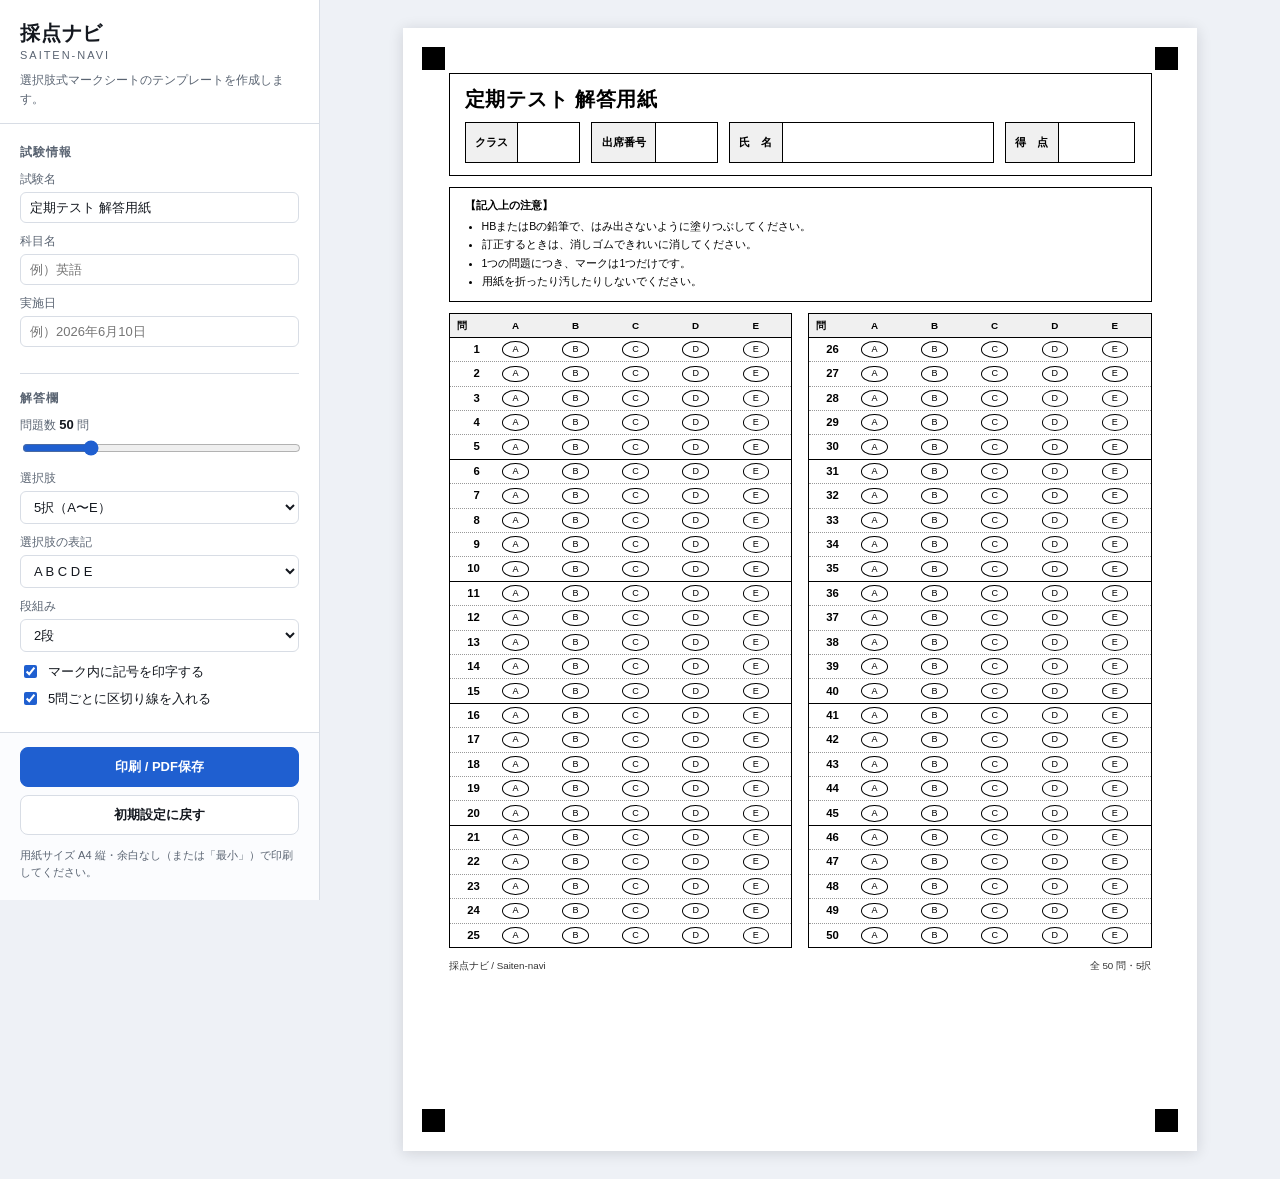
==== index.html @ 15a758e6 "採点ナビ: 選択肢式マークシートのテンプレートを追加 A4縦1枚に収まる選択肢式(A〜E)のマークシート解答用紙を、ブラウザ上で 設定して印刷・PDF保存できる静的サイトを追加した。ビルド不要でNet" ====
<!DOCTYPE html>
<html lang="ja">
<head>
<meta charset="UTF-8">
<meta name="viewport" content="width=device-width, initial-scale=1">
<title>採点ナビ | マークシート テンプレート</title>
<meta name="description" content="採点ナビ - 選択肢（A〜E）式マークシートの印刷テンプレートを作成します。">
<link rel="stylesheet" href="assets/styles.css">
</head>
<body>

<!-- ===== 操作パネル（印刷されない） ===== -->
<aside class="panel no-print">
  <header class="panel__head">
    <h1 class="brand">採点ナビ<span class="brand__sub">Saiten-navi</span></h1>
    <p class="panel__lead">選択肢式マークシートのテンプレートを作成します。</p>
  </header>

  <div class="panel__body">
    <section class="field-group">
      <h2 class="field-group__title">試験情報</h2>

      <label class="field">
        <span class="field__label">試験名</span>
        <input type="text" id="examTitle" value="定期テスト 解答用紙" maxlength="40">
      </label>

      <label class="field">
        <span class="field__label">科目名</span>
        <input type="text" id="examSubject" value="" placeholder="例）英語" maxlength="20">
      </label>

      <label class="field">
        <span class="field__label">実施日</span>
        <input type="text" id="examDate" value="" placeholder="例）2026年6月10日" maxlength="24">
      </label>
    </section>

    <section class="field-group">
      <h2 class="field-group__title">解答欄</h2>

      <label class="field">
        <span class="field__label">問題数 <b id="qCountOut">50</b> 問</span>
        <input type="range" id="qCount" min="5" max="200" step="5" value="50">
      </label>

      <label class="field">
        <span class="field__label">選択肢</span>
        <select id="choiceCount">
          <option value="2">2択（A・B）</option>
          <option value="3">3択（A〜C）</option>
          <option value="4">4択（A〜D）</option>
          <option value="5" selected>5択（A〜E）</option>
        </select>
      </label>

      <label class="field">
        <span class="field__label">選択肢の表記</span>
        <select id="labelStyle">
          <option value="alpha" selected>A B C D E</option>
          <option value="alphaLower">a b c d e</option>
          <option value="number">1 2 3 4 5</option>
          <option value="maru">① ② ③ ④ ⑤</option>
        </select>
      </label>

      <label class="field">
        <span class="field__label">段組み</span>
        <select id="columnCount">
          <option value="1">1段</option>
          <option value="2" selected>2段</option>
          <option value="3">3段</option>
          <option value="4">4段</option>
        </select>
      </label>

      <label class="field field--check">
        <input type="checkbox" id="showLetters" checked>
        <span>マーク内に記号を印字する</span>
      </label>

      <label class="field field--check">
        <input type="checkbox" id="stripe" checked>
        <span>5問ごとに区切り線を入れる</span>
      </label>
    </section>

    <section class="field-group">
      <h2 class="field-group__title">氏名欄・その他</h2>

      <label class="field field--check">
        <input type="checkbox" id="fClass" checked>
        <span>クラス欄</span>
      </label>
      <label class="field field--check">
        <input type="checkbox" id="fNumber" checked>
        <span>出席番号欄</span>
      </label>
      <label class="field field--check">
        <input type="checkbox" id="fName" checked>
        <span>氏名欄</span>
      </label>
      <label class="field field--check">
        <input type="checkbox" id="fScore" checked>
        <span>得点欄</span>
      </label>
      <label class="field field--check">
        <input type="checkbox" id="fMarkers" checked>
        <span>読み取り用の位置合わせマーク</span>
      </label>
      <label class="field field--check">
        <input type="checkbox" id="fKey">
        <span>正答表（採点者用）を末尾に付ける</span>
      </label>
    </section>

    <section class="field-group">
      <h2 class="field-group__title">注意書き</h2>
      <label class="field">
        <span class="field__label">記入上の注意（1行1項目）</span>
        <textarea id="notes" rows="4">HBまたはBの鉛筆で、はみ出さないように塗りつぶしてください。
訂正するときは、消しゴムできれいに消してください。
1つの問題につき、マークは1つだけです。
用紙を折ったり汚したりしないでください。</textarea>
      </label>
    </section>
  </div>

  <footer class="panel__foot">
    <button type="button" id="printBtn" class="btn btn--primary">印刷 / PDF保存</button>
    <button type="button" id="resetBtn" class="btn">初期設定に戻す</button>
    <p class="panel__hint">用紙サイズ A4 縦・余白なし（または「最小」）で印刷してください。</p>
  </footer>
</aside>

<!-- ===== プレビュー兼 印刷対象 ===== -->
<main class="preview" id="preview"></main>

<script src="assets/app.js"></script>
</body>
</html>
---- assets/styles.css ----
/* ============================================================
   採点ナビ — マークシート テンプレート
   画面: 左に操作パネル / 右に A4 プレビュー
   印刷: A4 縦、シートのみを出力
   ============================================================ */

:root {
  --ink: #14181f;
  --ink-soft: #5a6472;
  --line: #d8dde5;
  --bg: #eef1f6;
  --panel-bg: #ffffff;
  --accent: #1f5fd0;
  --accent-ink: #ffffff;

  /* マークシート本体（印刷を前提に mm で指定） */
  --sheet-w: 210mm;
  --sheet-h: 297mm;
  --sheet-pad: 12mm;
  --rule: 0.35mm;
}

* { box-sizing: border-box; }

html, body {
  margin: 0;
  padding: 0;
  background: var(--bg);
  color: var(--ink);
  font-family: "Hiragino Kaku Gothic ProN", "Yu Gothic", "Noto Sans JP", Meiryo, sans-serif;
  -webkit-text-size-adjust: 100%;
}

body {
  display: flex;
  align-items: flex-start;
  min-height: 100vh;
}

/* ---------- 操作パネル ---------- */

.panel {
  position: sticky;
  top: 0;
  flex: 0 0 320px;
  width: 320px;
  height: 100vh;
  display: flex;
  flex-direction: column;
  background: var(--panel-bg);
  border-right: 1px solid var(--line);
}

.panel__head {
  padding: 20px 20px 14px;
  border-bottom: 1px solid var(--line);
}

.brand {
  margin: 0;
  font-size: 20px;
  letter-spacing: .04em;
}

.brand__sub {
  display: block;
  margin-top: 2px;
  font-size: 11px;
  font-weight: 400;
  letter-spacing: .18em;
  color: var(--ink-soft);
  text-transform: uppercase;
}

.panel__lead {
  margin: 10px 0 0;
  font-size: 12px;
  line-height: 1.6;
  color: var(--ink-soft);
}

.panel__body {
  flex: 1 1 auto;
  overflow-y: auto;
  padding: 4px 20px 20px;
}

.field-group {
  padding: 16px 0;
  border-bottom: 1px solid var(--line);
}
.field-group:last-child { border-bottom: 0; }

.field-group__title {
  margin: 0 0 10px;
  font-size: 12px;
  font-weight: 700;
  letter-spacing: .08em;
  color: var(--ink-soft);
}

.field {
  display: block;
  margin-bottom: 10px;
}

.field__label {
  display: block;
  margin-bottom: 4px;
  font-size: 12px;
  color: var(--ink-soft);
}
.field__label b { color: var(--ink); font-size: 13px; }

.field input[type="text"],
.field select,
.field textarea {
  width: 100%;
  padding: 7px 9px;
  font: inherit;
  font-size: 13px;
  color: var(--ink);
  background: #fff;
  border: 1px solid var(--line);
  border-radius: 6px;
}
.field textarea { resize: vertical; line-height: 1.5; }

.field input[type="range"] {
  width: 100%;
  accent-color: var(--accent);
}

.field--check {
  display: flex;
  align-items: center;
  gap: 8px;
  font-size: 13px;
  margin-bottom: 8px;
  cursor: pointer;
}
.field--check input { accent-color: var(--accent); }

.panel__foot {
  padding: 14px 20px 18px;
  border-top: 1px solid var(--line);
  background: #fbfcfe;
}

.btn {
  width: 100%;
  padding: 10px 12px;
  margin-bottom: 8px;
  font: inherit;
  font-size: 13px;
  font-weight: 600;
  color: var(--ink);
  background: #fff;
  border: 1px solid var(--line);
  border-radius: 8px;
  cursor: pointer;
}
.btn:hover { background: #f2f5fa; }

.btn--primary {
  color: var(--accent-ink);
  background: var(--accent);
  border-color: var(--accent);
}
.btn--primary:hover { background: #174dad; }

.panel__hint {
  margin: 4px 0 0;
  font-size: 11px;
  line-height: 1.6;
  color: var(--ink-soft);
}

/* ---------- プレビュー領域 ---------- */

.preview {
  flex: 1 1 auto;
  padding: 28px;
  display: flex;
  flex-direction: column;
  align-items: center;
  gap: 24px;
}

/* ---------- マークシート本体 ---------- */

.sheet {
  position: relative;
  width: var(--sheet-w);
  min-height: var(--sheet-h);
  padding: var(--sheet-pad);
  background: #fff;
  color: #000;
  font-size: 3.2mm;
  line-height: 1.35;
  box-shadow: 0 2px 14px rgba(20, 24, 31, .14);
}

/* 位置合わせマーク（四隅） */
.marker {
  position: absolute;
  width: 6mm;
  height: 6mm;
  background: #000;
}
.marker--tl { top: 5mm; left: 5mm; }
.marker--tr { top: 5mm; right: 5mm; }
.marker--bl { bottom: 5mm; left: 5mm; }
.marker--br { bottom: 5mm; right: 5mm; }

/* 見出し */
.sheet__head {
  border: var(--rule) solid #000;
  padding: 3mm 4mm;
  margin-bottom: 3mm;
}

.sheet__titlerow {
  display: flex;
  align-items: baseline;
  justify-content: space-between;
  gap: 4mm;
  margin-bottom: 2.5mm;
}
.sheet--key .sheet__titlerow { margin-bottom: 0; }

.sheet__title {
  margin: 0;
  font-size: 5.2mm;
  font-weight: 700;
  letter-spacing: .04em;
}

.sheet__meta {
  font-size: 3mm;
  white-space: nowrap;
}
.sheet__meta span + span { margin-left: 4mm; }

.idrow {
  display: flex;
  align-items: stretch;
  gap: 3mm;
}

.idbox {
  border: var(--rule) solid #000;
  display: flex;
  align-items: stretch;
  min-height: 11mm;
}
.idbox--grow { flex: 1 1 auto; }

.idbox__label {
  display: flex;
  align-items: center;
  justify-content: center;
  padding: 0 2.5mm;
  border-right: var(--rule) solid #000;
  font-size: 3mm;
  font-weight: 700;
  white-space: nowrap;
  background: #f0f0f0;
}

.idbox__space { flex: 1 1 auto; min-width: 16mm; }

.idbox--score { min-width: 30mm; }
.idbox--score .idbox__space { min-width: 20mm; }

/* 注意書き */
.notes {
  border: var(--rule) solid #000;
  padding: 2.5mm 4mm;
  margin-bottom: 3mm;
  font-size: 2.8mm;
  line-height: 1.6;
}
.notes__title {
  font-weight: 700;
  margin-bottom: 1mm;
}
.notes ul { margin: 0; padding-left: 4.5mm; }
.notes li { margin-bottom: .4mm; }

/* 解答欄 */
.answers {
  display: flex;
  gap: 4mm;
  align-items: flex-start;
}

.answers__col {
  flex: 1 1 0;
  border: var(--rule) solid #000;
}

.colhead {
  display: flex;
  align-items: center;
  padding: 1.2mm 2mm;
  border-bottom: var(--rule) solid #000;
  background: #f0f0f0;
  font-size: 2.6mm;
  font-weight: 700;
}
.colhead__num { width: 8mm; }
.colhead__opts {
  flex: 1 1 auto;
  display: flex;
  justify-content: space-around;
  align-items: center;
  gap: 1mm;
}
.colhead__opt {
  width: 7mm;
  flex: 0 0 auto;
  text-align: center;
}

.qrow {
  display: flex;
  align-items: center;
  padding: .9mm 2mm;
  border-bottom: var(--rule) dotted #999;
}
.qrow:last-child { border-bottom: 0; }
.qrow--band { border-bottom: var(--rule) solid #000; }

.qrow__num {
  width: 8mm;
  flex: 0 0 8mm;
  font-size: 3mm;
  font-weight: 700;
  text-align: right;
  padding-right: 2mm;
}

.qrow__opts {
  flex: 1 1 auto;
  display: flex;
  justify-content: space-around;
  align-items: center;
  gap: 1mm;
}

.bubble {
  width: 7mm;
  height: 4.4mm;
  flex: 0 0 auto;
  border: 0.35mm solid #000;
  border-radius: 50%;
  display: flex;
  align-items: center;
  justify-content: center;
  font-size: 2.4mm;
  line-height: 1;
  color: #000;
}

/* 正答表（採点者用） */
.sheet--key .sheet__title::after {
  content: "（正答表・採点者用）";
  font-size: 3.4mm;
  font-weight: 400;
  margin-left: 2mm;
}

.keygrid {
  display: flex;
  gap: 4mm;
  align-items: flex-start;
}
.keygrid__col {
  flex: 1 1 0;
  border: var(--rule) solid #000;
}
.keyrow {
  display: flex;
  align-items: center;
  border-bottom: var(--rule) solid #ccc;
  padding: 1.1mm 2mm;
}
.keyrow:last-child { border-bottom: 0; }

.colhead--key .keyrow__num { font-weight: 700; }
.keyhead__answer {
  flex: 1 1 auto;
  text-align: center;
}
.keyhead__points {
  flex: 0 0 12mm;
  margin-left: 2mm;
  text-align: center;
}
.keyrow__num {
  width: 9mm;
  flex: 0 0 9mm;
  font-size: 3mm;
  font-weight: 700;
  text-align: right;
  padding-right: 2mm;
}
.keyrow__blank {
  flex: 1 1 auto;
  border-bottom: var(--rule) solid #000;
  height: 4mm;
}
.keyrow__pts {
  flex: 0 0 12mm;
  margin-left: 2mm;
  border-bottom: var(--rule) solid #000;
  height: 4mm;
}

/* フッター */
.sheet__foot {
  margin-top: 3mm;
  display: flex;
  justify-content: space-between;
  font-size: 2.6mm;
  color: #333;
}

/* ---------- 印刷 ---------- */

@page {
  size: A4 portrait;
  margin: 0;
}

@media print {
  html, body {
    background: #fff;
    display: block;
  }
  .no-print { display: none !important; }

  .preview {
    display: block;
    padding: 0;
    gap: 0;
  }

  .sheet {
    box-shadow: none;
    margin: 0;
    width: 210mm;
    height: 297mm;
    page-break-after: always;
    break-after: page;
  }
  .sheet:last-child {
    page-break-after: auto;
    break-after: auto;
  }

  .qrow, .keyrow, .answers__col, .keygrid__col {
    page-break-inside: avoid;
    break-inside: avoid;
  }
}

/* ---------- 画面が狭いとき ---------- */

@media screen and (max-width: 1180px) {
  body { display: block; }
  .panel {
    position: static;
    width: 100%;
    flex-basis: auto;
    height: auto;
    border-right: 0;
    border-bottom: 1px solid var(--line);
  }
  .panel__body { overflow: visible; }
  .preview {
    padding: 20px 12px;
    overflow-x: auto;
    align-items: flex-start;
  }
}
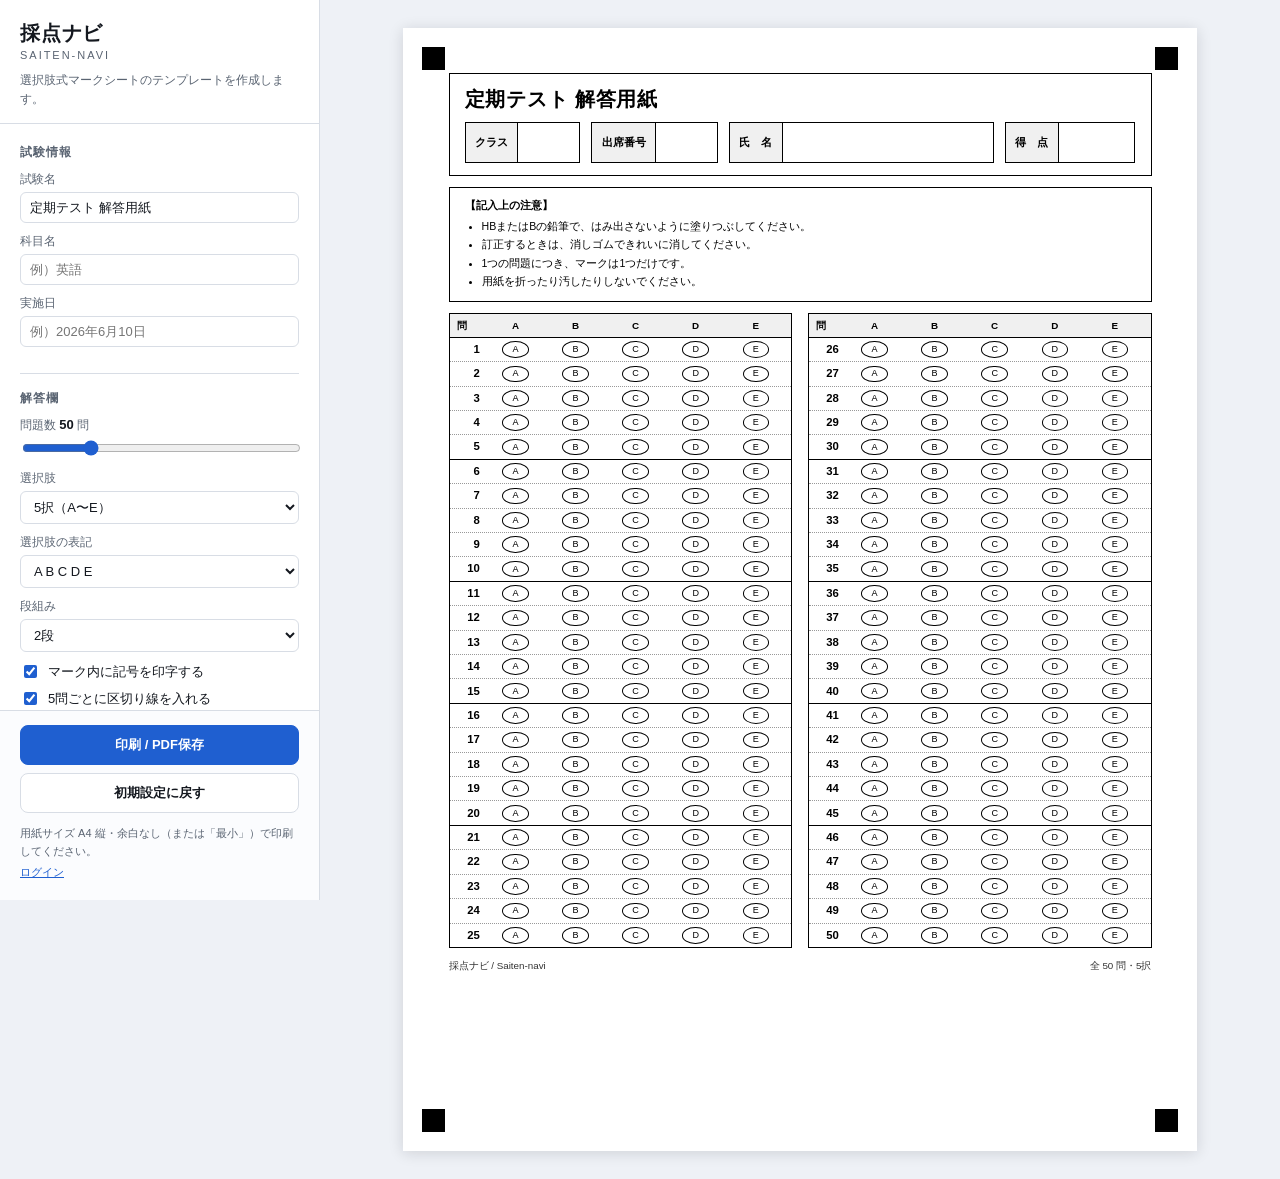
==== commit 825742e6: "採点ナビ: /Login にログイン画面を追加 - Login.html / assets/login.{css,js} を追加し、netlify.toml で   /Login と /login に" ====
--- a/index.html
+++ b/index.html
@@ -130,6 +130,7 @@
     <button type="button" id="printBtn" class="btn btn--primary">印刷 / PDF保存</button>
     <button type="button" id="resetBtn" class="btn">初期設定に戻す</button>
     <p class="panel__hint">用紙サイズ A4 縦・余白なし（または「最小」）で印刷してください。</p>
+    <p class="panel__hint"><a class="panel__link" href="/Login">ログイン</a></p>
   </footer>
 </aside>
 
--- a/assets/styles.css
+++ b/assets/styles.css
@@ -176,6 +176,8 @@
   color: var(--ink-soft);
 }
 
+.panel__link { color: var(--accent); }
+
 /* ---------- プレビュー領域 ---------- */
 
 .preview {
